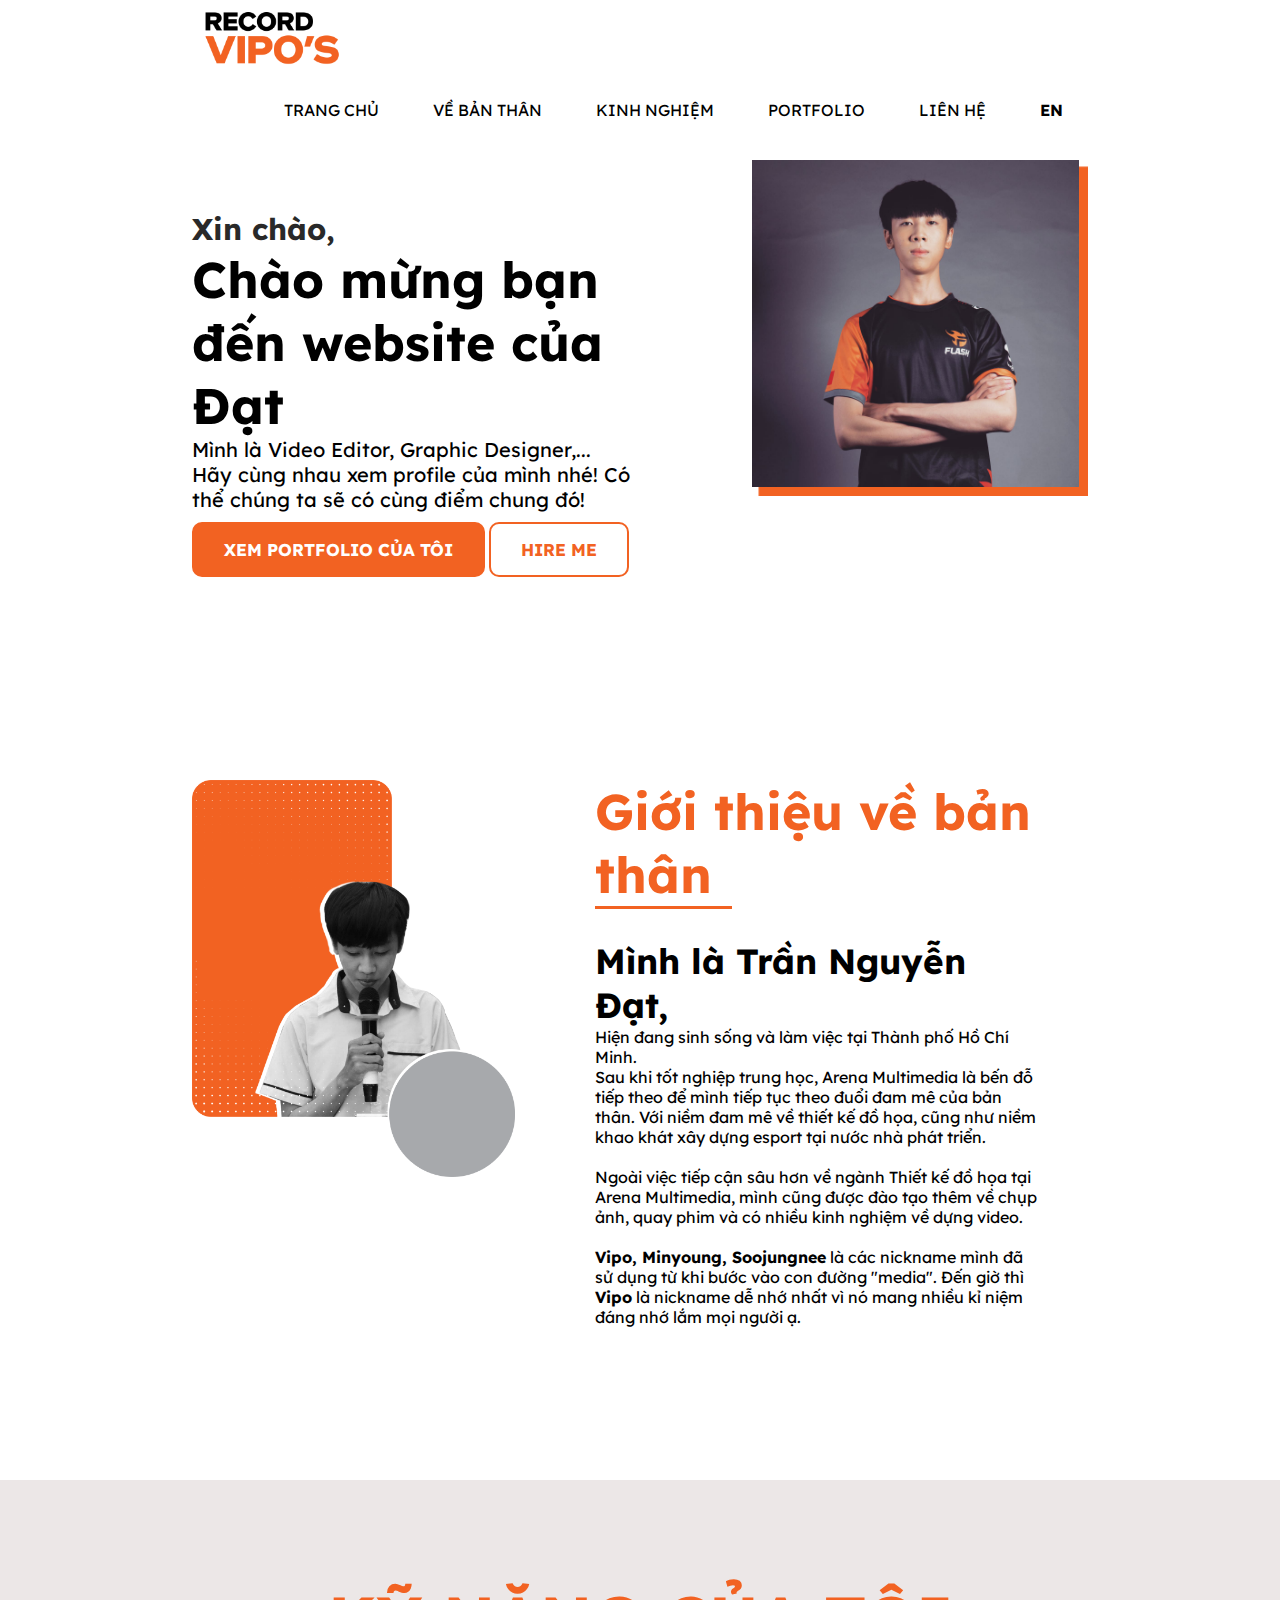
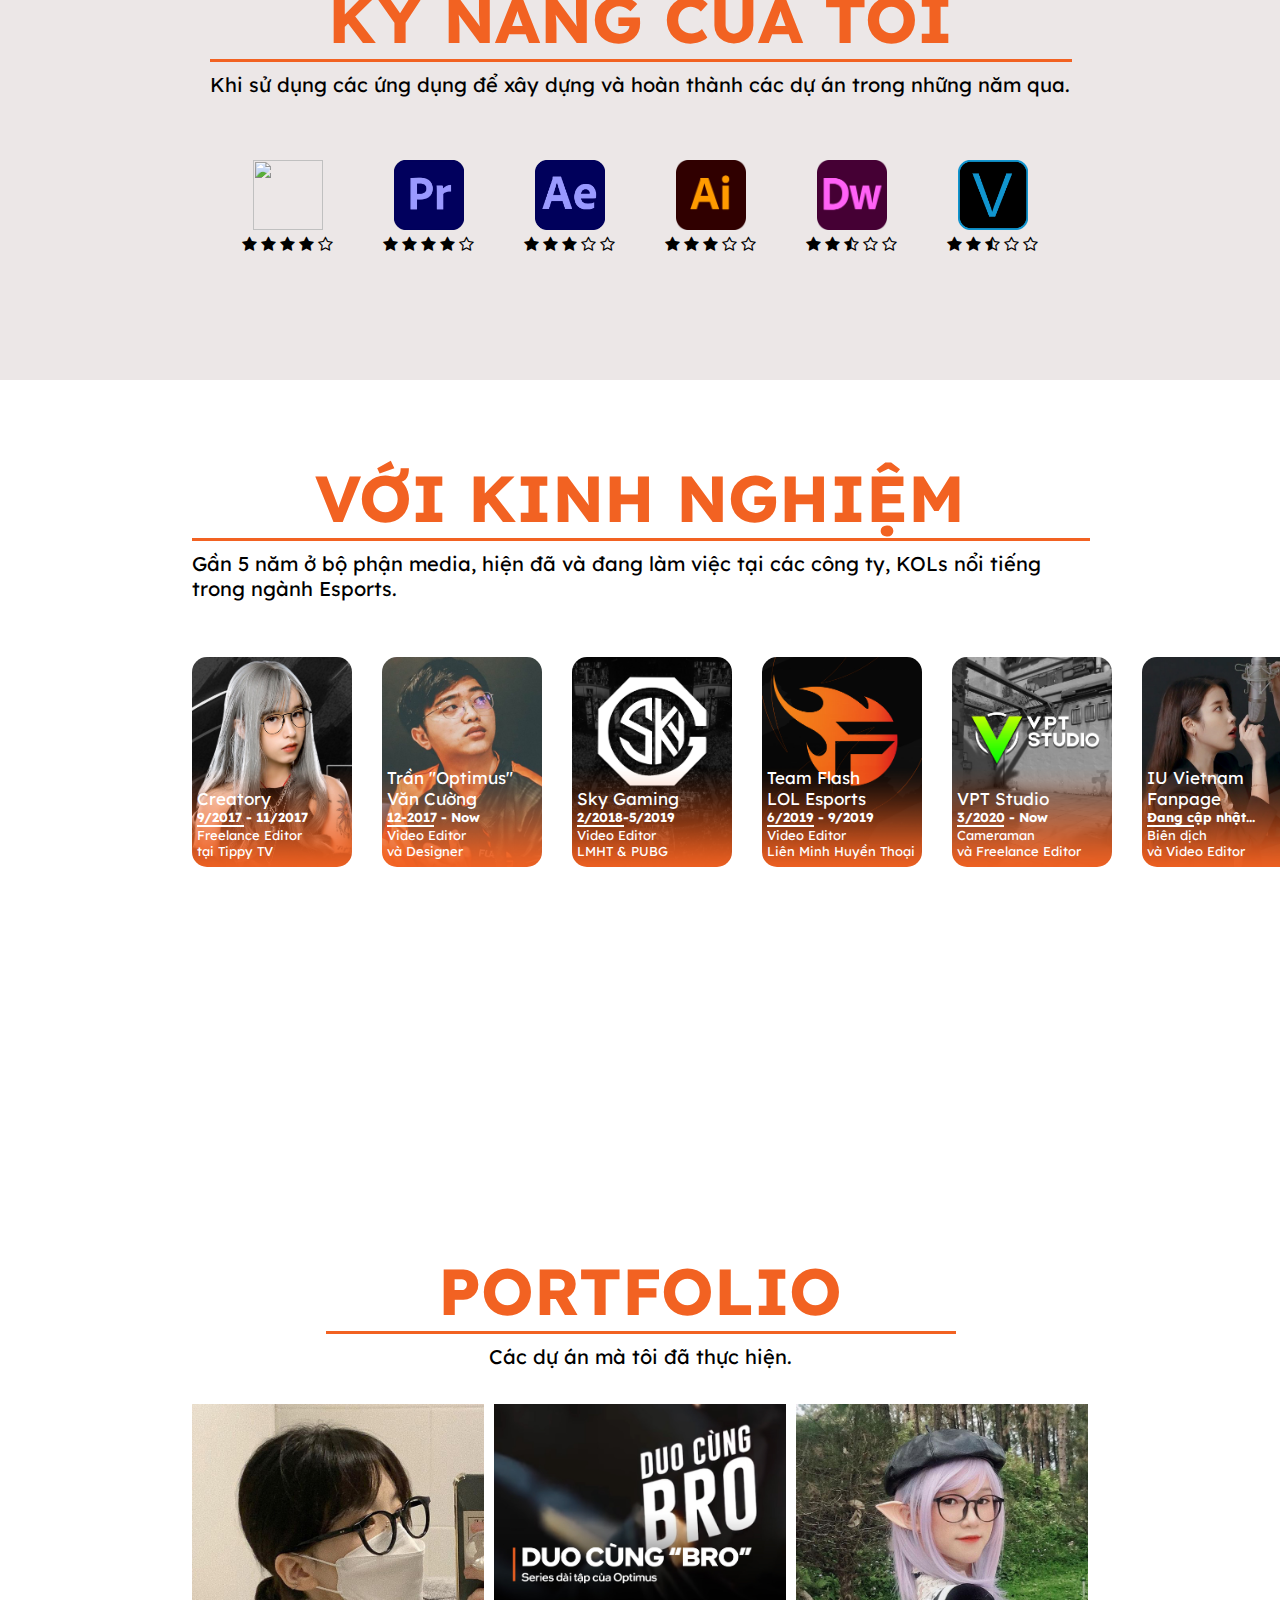
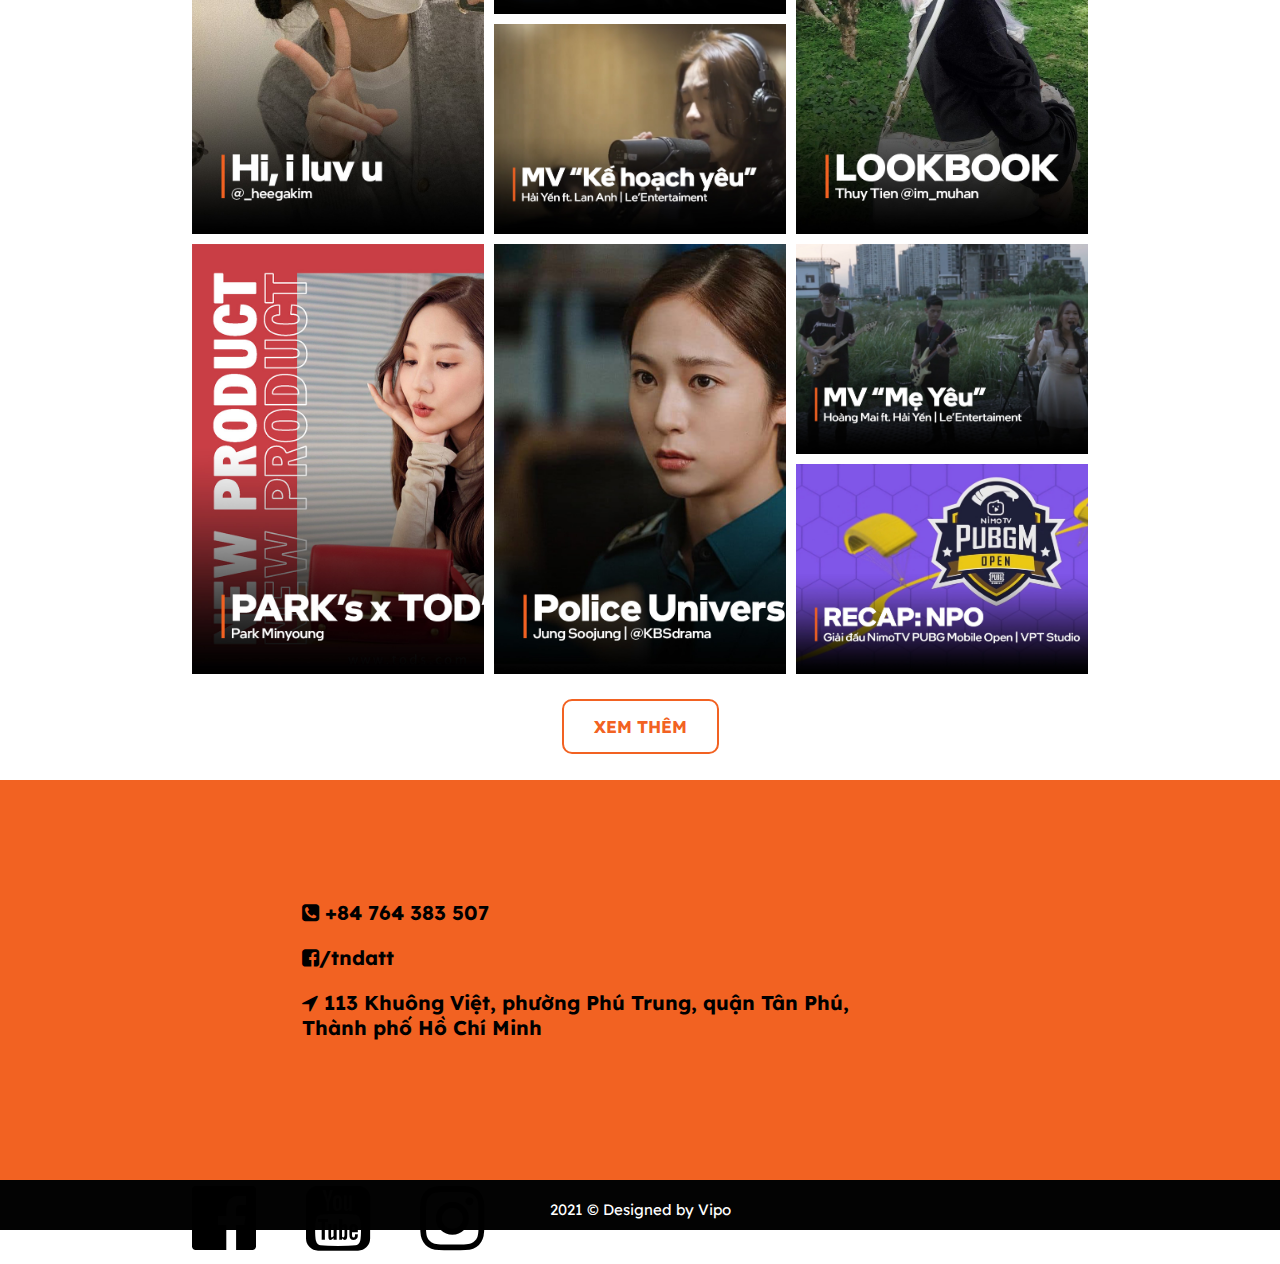
==== index.html @ e9ed6288 "test1" ====
<!doctype html>
<html>
<head>
<meta charset="utf-8">
<title>Record Vipo's</title>
<link href="style.css" rel="stylesheet" type="text/css">
<link rel="preconnect" href="https://fonts.googleapis.com">
<link rel="preconnect" href="https://fonts.gstatic.com" crossorigin>
<link href="https://fonts.googleapis.com/css2?family=Lexend+Deca&family=Prompt:wght@300&display=swap" rel="stylesheet">
<link rel="stylesheet" href="https://cdnjs.cloudflare.com/ajax/libs/font-awesome/4.7.0/css/font-awesome.min.css">

	
</head>

<body>
	
		<div class="nav">		
			<img src="logoRecordVipo.png" alt="logo-recordvipo" width="161" height="65">
			<ul>
				<li>TRANG CHỦ</li>
				<li><a href="#aboutmee">VỀ BẢN THÂN</a></li>
				<li><a href="#experience">KINH NGHIỆM</a></li>
				<li><a href="portfolio.html">PORTFOLIO</a></li>
				<li><a href="#contact">LIÊN HỆ</a></li>
				<li><a href="home-en.html"><b>EN</b></a></li>
				
			</ul>
		</div>		
	
<div class="main">
		<div class="section1" id="home">
			<div class="gioithieu canle">
				<div class="container">
					<div class="left-content">
						<h3>Xin chào, </h3>
						<h2>Chào mừng bạn <br>đến website của Đạt</h2>
						<p>Mình là Video Editor, Graphic Designer,...<br>Hãy cùng nhau xem profile của mình nhé! Có thể chúng ta sẽ có cùng điểm chung đó!</p>
						<div class="button-section1">
							<button class="buttons"><a href="#portfolio"><b>XEM PORTFOLIO CỦA TÔI</b></button>							
						  <button class="buttons1"><a href="https://https://facebook.com/tndatt"><b>HIRE ME</b></a></button>
						</div>
					</div>	
				  <div class="right-content">
						<img src="avatar-1.png">
					</div>
				</div>
			</div>
						
		</div>
		<div class="section2 canle" id="aboutmee">
			<div class="left-content2">
				<img src="avatar-2.png">				
			</div>
			<div class="right-content2">
			<h3 class="aboutme">Giới thiệu về bản thân</h3>
			<hr color="#f26222" width="30%" size="3px">
			<h4 class="name">Mình là Trần Nguyễn Đạt,</h4>
			<p>Hiện đang sinh sống và làm việc tại Thành phố Hồ Chí Minh.<br> Sau khi tốt nghiệp trung học, Arena Multimedia là bến đỗ tiếp theo để mình tiếp tục theo đuổi đam mê của bản thân. Với niềm đam mê về thiết kế đồ họa, cũng như niềm khao khát xây dựng esport tại nước nhà phát triển.
				<br>
				<br>
				Ngoài việc tiếp cận sâu hơn về ngành Thiết kế đồ họa tại Arena Multimedia, mình cũng được đào tạo thêm về chụp ảnh, quay phim và có nhiều kinh nghiệm về dựng video.
				<br>
				<br>
				<b>Vipo, Minyoung, Soojungnee</b> là các nickname mình đã sử dụng từ khi bước vào con đường "media". Đến giờ thì <b>Vipo</b> là nickname dễ nhớ nhất vì nó mang nhiều kỉ niệm đáng nhớ lắm mọi người ạ.
				</p>	
			</div>			
		</div>
		<div class="section3 canle">
			<div class="section3-header">
				<h3 class="myskill">KỸ NĂNG CỦA TÔI</h3>
				<hr color="#f26222" width="100%" size="3px">
				<p class="sec3-text">Khi sử dụng các ứng dụng để xây dựng và hoàn thành các dự án trong những năm qua.</p>
			</div>
			<div class="software-ranking">
				<div class="soft">
					<div class="sec3-box1 mid">
						<img class="logo-soft" src="logo-ps.png">
						<br>
						<i class="fa fa-star"></i>
						<i class="fa fa-star"></i>
						<i class="fa fa-star"></i>
						<i class="fa fa-star"></i>
						<i class="fa fa-star-o"></i>
					</div>
				</div>
				<div class="soft">
					<div class="sec3-box2 mid">
						<img class="logo-soft" src="logo-pre.png">
						<br>
						<i class="fa fa-star"></i>
						<i class="fa fa-star"></i>
						<i class="fa fa-star"></i>
						<i class="fa fa-star"></i>
						<i class="fa fa-star-o"></i>
					</div>
				</div>
				<div class="soft">
					<div class="sec3-box3 mid">
						<img class="logo-soft" src="logo-ae.png">
						<br>
						<i class="fa fa-star"></i>
						<i class="fa fa-star"></i>
						<i class="fa fa-star"></i>
						<i class="fa fa-star-o"></i>
						<i class="fa fa-star-o"></i>
					</div>
				</div>
				<div class="soft">
					<div class="sec3-box4 mid">
						<img class="logo-soft" src="logo-ai.png"> <br>
						<i class="fa fa-star"></i>
						<i class="fa fa-star"></i>
						<i class="fa fa-star"></i>
						<i class="fa fa-star-o"></i>
						<i class="fa fa-star-o"></i>
					</div>
				</div>
				<div class="soft">
					<div class="sec3-box5 mid">
						<img class="logo-soft" src="Adobe_Dreamweaver_CC_icon.svg.png">
						<br>
						<i class="fa fa-star"></i>
						<i class="fa fa-star"></i>
						<i class="fa fa-star-half-full"></i>
						<i class="fa fa-star-o"></i>
						<i class="fa fa-star-o"></i>
					</div>
				</div>
				<div class="soft">
					<div class="sec3-box6 mid">
						<img class="logo-soft" src="logo-vegas.png">
						<br>
						<i class="fa fa-star"></i>
						<i class="fa fa-star"></i>
						<i class="fa fa-star-half-full"></i>
						<i class="fa fa-star-o"></i>
						<i class="fa fa-star-o"></i>
					</div>
				</div>
		  </div>
	  </div>
			<div class="section4 canle" id="experience">
				<div class="sec4-header">
					<h3 class="myskill">VỚI KINH NGHIỆM</h3>
				<hr color="#f26222" width="100%" size="3px">
				<p class="sec3-text">Gần 5 năm ở bộ phận media, hiện đã và đang làm việc tại các công ty, KOLs nổi tiếng trong ngành Esports.</p>
				</div>
								
				<div class="job-profile">
					<div class="Creatory">
						<div class="box4 box4-1">							
							<div class="sec4-text"><br>Creatory</div>							
							<div class="text1"><b>9/2017 - 11/2017</b><br><hr color="#ffffff" width="30%"> Freelance Editor <br>tại Tippy TV</div>							
						</div>
					</div>
					<div class="Optimus">
						<div class="box4 box4-2">
							<div class="sec4-text">Trần "Optimus"<br>Văn Cường</div>							
							<div class="text1"><b>12-2017 - Now</b><br><hr color="#ffffff" width="30%">
					         Video Editor <br>và Designer</div>
						</div>
					</div>
					<div class="SGD">
						<div class="box4 box4-3">
							<div class="sec4-text"><br>Sky Gaming</div>
							
							<div class="text1"><b>2/2018-5/2019</b><br><hr color="#ffffff" width="30%"> Video Editor <br>LMHT & PUBG</div>
						</div>
					</div>
					<div class="FL">
						<div class="box4 box4-4">
							<div class="sec4-text">Team Flash<br>LOL Esports</div>
							
							<div class="text1"><b>6/2019 - 9/2019</b><br><hr color="#ffffff" width="30%"> Video Editor <br>Liên Minh Huyền Thoại</div>
						</div>
					</div>
					<div class="VPT">
						<div class="box4 box4-5">
							<div class="sec4-text"><br>VPT Studio</div>
							
							<div class="text1"><b>3/2020 - Now</b><br><hr color="#ffffff" width="30%"> Cameraman <br>và Freelance Editor</div>
						</div>
					</div>
					<div class="IU">
						<div class="box4 box4-6">
							<div class="sec4-text">IU Vietnam<br>Fanpage</div>
							
							<div class="text1"><b>Đang cập nhật...</b><br><hr color="#ffffff" width="30%"> Biên dịch <br>và Video Editor</div>
						</div>
					</div>				
				</div>
			
			</div>
		<div class="section5 canle">			
			<div class="kpi">
				<div class="kpi1">
					<div class="kpibox">
						<h3>900+</h3>
						<p>Video đã đăng tải</p>
					</div>
				</div>
				<div class="kpi2">
					<div class="kpibox">
						<h3>215.5M+</h3>
						<p>Lượt xem</p>
					</div>
				</div>
				<div class="kpi3">
					<div class="kpibox">
						<h3>45+</h3>
						<p>Dự án</p>
					</div>
				</div>
				<div class="kpi4">
					<div class="kpibox">
						<h3>20+</h3>
						<p>Đối tác</p>
					</div>
				</div>
			</div>
		</div>
  	<div class="section6" id="portfolio">
			<div class="sec4-header canle">
					<h3 class="myskill">PORTFOLIO</h3>
				<hr color="#f26222" width="100%" size="3px">
				<p class="sec6-text">Các dự án mà tôi đã thực hiện.</p>
				</div>
			<div class="projectalbum">
				<div class="proj pj1"></div>
			 	<div class="proj pj2"></div>
				<div class="proj pj3"></div>
				<div class="proj pj4"></div>
				<div class="proj pj5"></div>
				<div class="proj pj6"></div>
				<div class="proj pj7"></div>
				<div class="proj pj8"></div>				
			</div>
			<div class="button-section6">														
				<button class="buttons1"><a href="portfolio.html"><b>XEM THÊM</b></a></button>
			</div>
		</div>
		<div class="section7 canle" id="contact">
			<div class="sec7-canle">
			<div class="sec7-left">
				<div class="info phone">
					<h4><i class="fa fa-phone-square"></i> +84 764 383 507</h4>
				</div>
				<div class="info fb">
					<h4><i class="fa fa-facebook-square"></i>/tndatt</h4>
				</div>
				<div class="info mail">
					<h4><i class="fa fa-location-arrow"></i> 113 Khuông Việt, phường Phú Trung, quận Tân Phú, Thành phố Hồ Chí Minh</h4>
				</div>
			</div>
			</div>
			<div class="linked" id="contact">
				<div class="facebook-icon">
					<a href="https://www.facebook.com/tndat"></p><i class="fa fa-facebook-official"></i></a>
				</div>
				<div class="yt-icon">
					<a href="https://www.youtube.com/tndatpy"><i class="fa fa-youtube-square"></i></a>
				</div>
				<div class="ins-icon">
					<a href="https://www.facebook.com/_vipooo_"><i class="fa fa-instagram"></i></a>
				</div>
		</div>
</div>
	</div>
	
	<div class="footer">
		<p>2021 © Designed by Vipo</p>
</div>
</body>
	
</html>
---- style.css ----
@charset "utf-8";
/* CSS Document */
*{
	padding: 0;
	margin: 0;
	font-family: 'Lexend Deca', sans-serif;


}
	
a:link {
	color:#000000;
	background-color:transparent;
	text-decoration:none;
}
a:visited {
	color:#000000;
	background-color:transparent;
	text-decoration:none;
}
a:hover {
	color:#000000;
	background-color:transparent;
	text-decoration:underline;
}
a:active {
	color:#000000;
	background-color:transparent;
	text-decoration:underline;
}
.nav {
	background-color: #ffffff;
	height: 75px;

}
	.nav img{
	float: left;
	padding-left: 15%;
	padding-top: 5px;
	background-size: 0px;
	}
	.nav ul li{
	color: black;
	display: inline;
	font-size: 16px;
	padding: 0 25px;	
	}

	.nav ul{
	float: right;
	padding-top: 30px;
	padding-right: 15%;
	}
.section1{
	background-color: white;
	background-size: cover;
	background-position: center;
	height: 600px;
	padding-top: 85px;
}
.section1 h3{
	color: #292929;
	
}
.left-content{
	float: left;
	text-align: left;
	width: 50%;	
}
.left-content h3{
	font-size: 30px;
	padding-top: 50px;
}
.left-content h2{
	font-size: 50px;
}
.left-content p{
	font-size: 20px;	
}
.button-section1{
	padding-top: 10px;
}
.buttons a{
	color: white;
}

.buttons {
	background-color: #f26222;
	border-radius: 10px;
	color: #ffffff;
	padding: 15px 30px;
	text-align: center;
	text-decoration: inherit;
	display: inline-block;
	font-size: 17px;
	border: 2px solid #f26222;
}
.buttons1 a{
	color: #f26222;
}

.buttons1{
	
	border-radius: 10px;
	padding: 15px 30px;
	text-align: center;
	text-decoration: inherit;
	display: inline-block;
	font-size: 17px;
	background-color: white;
	color: #f26222;
	border: 2px solid #f26222;
}

.right-content{
	float: right;	
	display: block;
	width: 50%;	
}
.right-content img{
		float: right;		
		width: 75%;
		height: 75%;
}
	
}
.container{	
	padding:0 20 0 20;
}
.canle{
	display: flex;
	flex-wrap: wrap;
	padding-left: 15%;
	padding-right: 15%;
	padding-top: 0px;
}
.section2{
	background-color: white;
	background-size: cover;
	background-position: center;
	height: 700px;
	padding-top: 20px;
}
.section2 img{
	float: left;		
	width: 80%;	
}
.left-content2{
	float: left;
	text-align: left;
	width: 45%
}
.right-content2{
	float: right;
	text-align: left;
	width: 50%;	
}
.right-content2 .aboutme{
	font-size: 50px;
	color: #F26222;
}
.right-content2 .name{
	font-size: 35px;
	padding-top: 30px;
}
.section3{
	background-color: #ECE7E7;
	height: 500px;	
}

.myskill{
	font-size: 65px;
	color: #F26222;
	text-align: center;
}
.section3-header hr{
	text-align: center;
}
.section3-header{
	margin: auto;
	padding-top:35px;
}
.sec3-text{	
	padding-top: 10px;
	font-size: 20px;
}
.software-ranking{
	margin: 0 auto auto auto;
}
.logo-soft{
	height: 70px;
	width: 70px;
}
.mid{
	text-align: center;
}
.soft{
	float: left;	
	padding-right: 50px;
}
.sec3-box1{
	padding-left: 50px;
}

.section4{
	height: 600px;
}
.section4 h4{
	font-size: 65px;
	color: #F26222;
	
}
.sec4-header{
	padding-top: 20px;
	display: block;
	margin: auto;
}
.job-profile{
	display: flex;
	margin: 0 auto auto auto;
	
}

.box4{
	width: 150px;
	height: 200px;
	border-radius: 15px;
	padding: 5px;
	scroll-snap-align: start;
}
.box4-1{
	background-color: #f26222;
	background-image: url("sec4-box1.jpg");
	background-size: cover;	
	width: 150px;
	height: 200px;
}

.box4-2{
	background-color: #f26222;
	background-image: url("sec4-box2.jpg");
	background-size: cover;	
	width: 150px;
	height: 200px;
}
.box4-3{
	background-color: #f26222;
	background-image: url("sec4-box3.jpg");
	background-size: cover;	
	width: 150px;
	height: 200px;
}
.box4-4{
	background-color: #f26222;
	background-image: url("sec4-box4.jpg");
	background-size: cover;	
	width: 150px;
	height: 200px;
}
.box4-5{
	background-color: #f26222;
	background-image: url("sec4-box5.jpg");
	background-size: cover;	
	width: 150px;
	height: 200px;
}
.box4-6{
	background-color: #f26222;
	background-image: url("sec4-box6.jpg");
	background-size: cover;	
	width: 150px;
	height: 200px;
}
.sec4-header p{
	padding-top: 10px;
	font-size: 20px;
}

.Creatory, .Optimus, .VPT, .SGD, .FL{
	padding: 0 30px 0 0;
}
.sec4-text{
	font-size: 17px;
	color:#ffffff;
	padding-top: 105px;
}
.text1{
	color: #ffffff;
	font-size: 13px;
}
.Creatory:hover{
	transform: scale(1.05);
	transition: all .2s ease;
	
}
.SGD:hover{
	transform: scale(1.05);
	transition: all .2s ease;
}
.Optimus:hover{
	transform: scale(1.05);
	transition: all .2s ease;
}
.FL:hover{
	transform: scale(1.05);
	transition: all .2s ease;
}
.VPT:hover{
	transform: scale(1.05);
	transition: all .2s ease;
}
.IU:hover{
	transform: scale(1.05);
	transition: all .2s ease;
}
.section5{
	background-image: url("bg-section5.jpg");
	background-position: center;
	height: 200px;
	
	
}
.kpi{
	display: flex;
	text-align: center;
	margin: auto;
	
}
.kpi1, .kpi2, .kpi3, .kpi4{
	padding: 0 75px 0 0;
	
}

.kpibox h3{
	color: white;
	font-size: 45px;
}
.kpibox p{
	color: white;
	font-size: 25px;
}
.section6{
	height: 1100px;
	padding: 50px 0;
	padding-left: 15%;
	padding-right: 15%;	
	
}
.section6 .projectalbum{
	display: grid;
	grid-template-columns: repeat(6, auto);
	grid-template-rows: repeat(8, 100px);
	grid-gap: 10px;
	padding-top: 35px;
	border: 10px;
	
}
.section6 .projectalbum .pj1{
	background-image:url("thumbnail-sec5-vuong1.jpg");
	background-size: cover;
	grid-column: 1/3;
	grid-row: 1/5;
}

.section6 .projectalbum .pj2{
	background-image:url("thumbnail-sec5-2.jpg");
	background-size: cover;
	grid-column: 3/5;
	grid-row: 1/3;
}
.section6 .projectalbum .pj3{
	background-image: url("thumbnail-sec5-3.jpg");
	background-size: cover;
	grid-column: 3/5;
	grid-row: 3/5;
}
.section6 .projectalbum .pj4{
	background-image: url("thumbnail-sec5-vuong-4.jpg");
	background-size: cover;
	grid-column: 5/7	;
	grid-row: 1/5;
}
.section6 .projectalbum .pj5{
	background-image: url("thumbnail-sec5-vuong-5.jpg");
	background-size: cover;
	grid-column: 1/3;
	grid-row: 5/9;
}
.section6 .projectalbum .pj6{
	background-image: url("thumbnail-sec5-vuong6.jpg");
	background-size: cover;
	grid-column: 3/5;
	grid-row: 5/9;
}
.section6 .projectalbum .pj7{
	background-image: url("thumbnail-sec5-7.jpg");
	background-size: cover;
	grid-column: 5/7;
	grid-row: 5/7;
}
.section6 .projectalbum .pj8{
	background-image: url("thumbnail-sec5-8.jpg");
	background-size: cover;
	grid-column: 5/7;
	grid-row: 7/9;
}
.proj:hover{
	transform: scale(1.02);
	transition: all .3s ease;

}
.sec6-text{
	text-align: center;
}
.button-section6{
	padding-top: 25px;
	text-align: center;
}
.section7{
	height: 400px;
	background-color: #F26222;
}
.contactbox{
	height: 200px;
	text-align: center;}

.section7 .info{
	font-size: 20px;
	padding-top: 20px;
	width: 70%;
}
.sec7-canle{
	padding: 100px 0 0 110px;
	float: left;
}
.linked{
	display: flex;
	float: right;
	
	padding-top: 130px;
	
}
.facebook-icon, .yt-icon, .ins-icon{
	padding-right: 50px;	
	font-size: 75px;
	
}
.footer{
	height: 30px;	
	color:#FFFFFF;
	padding-top: 20px;
	background-color:#030303;
	text-align: center;
	font-size: 15px;
}
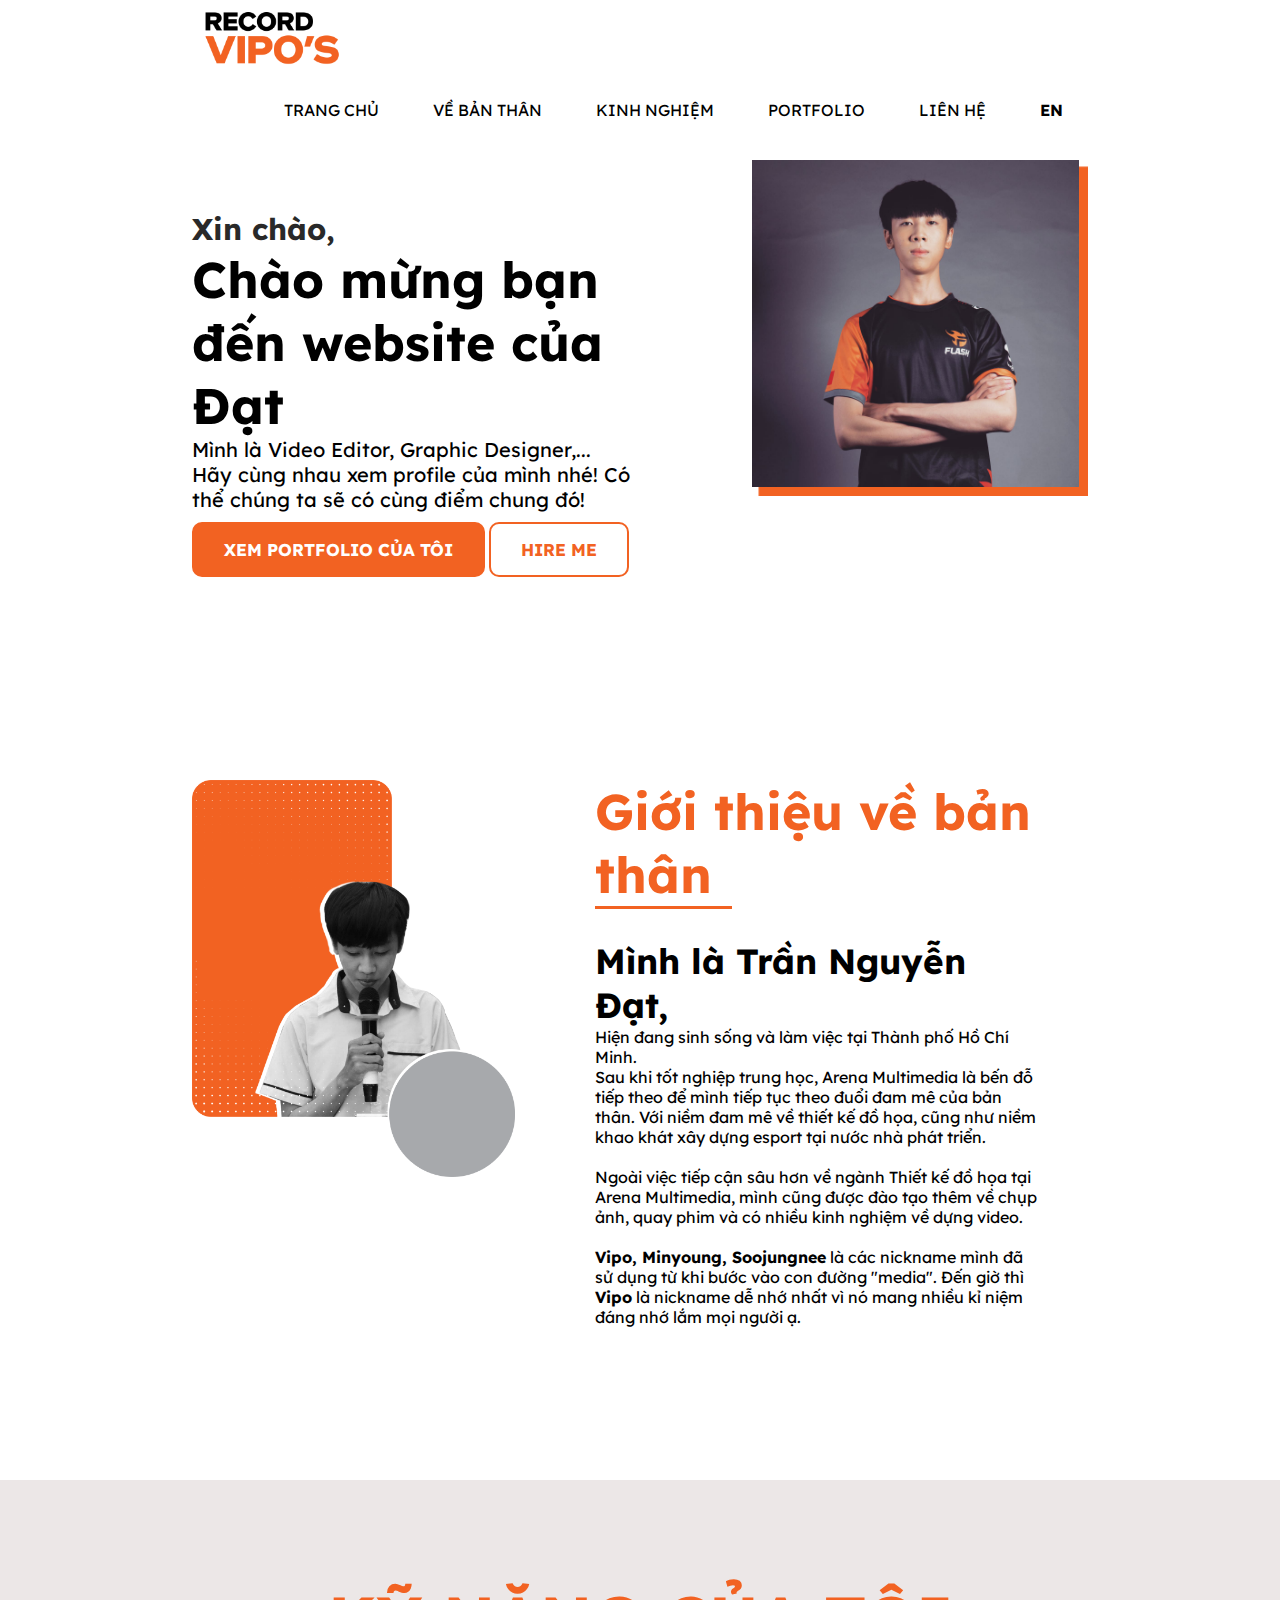
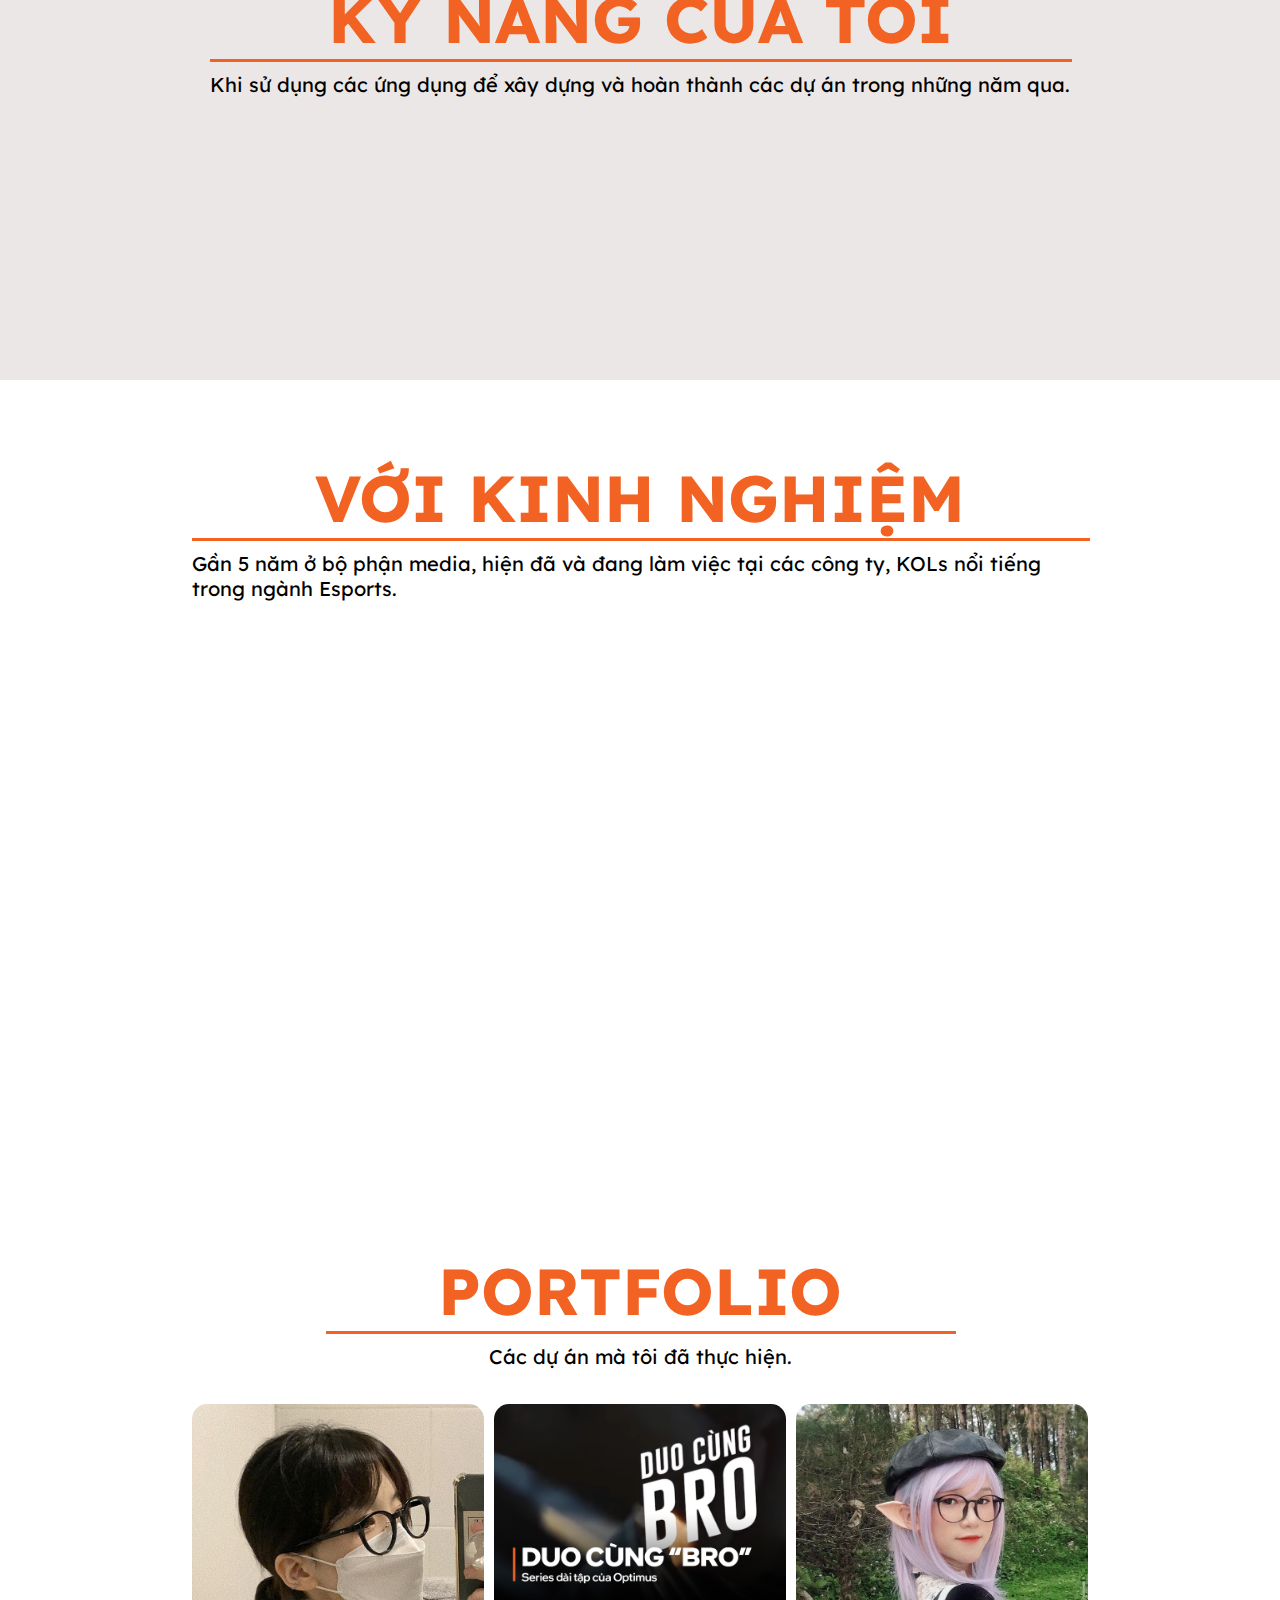
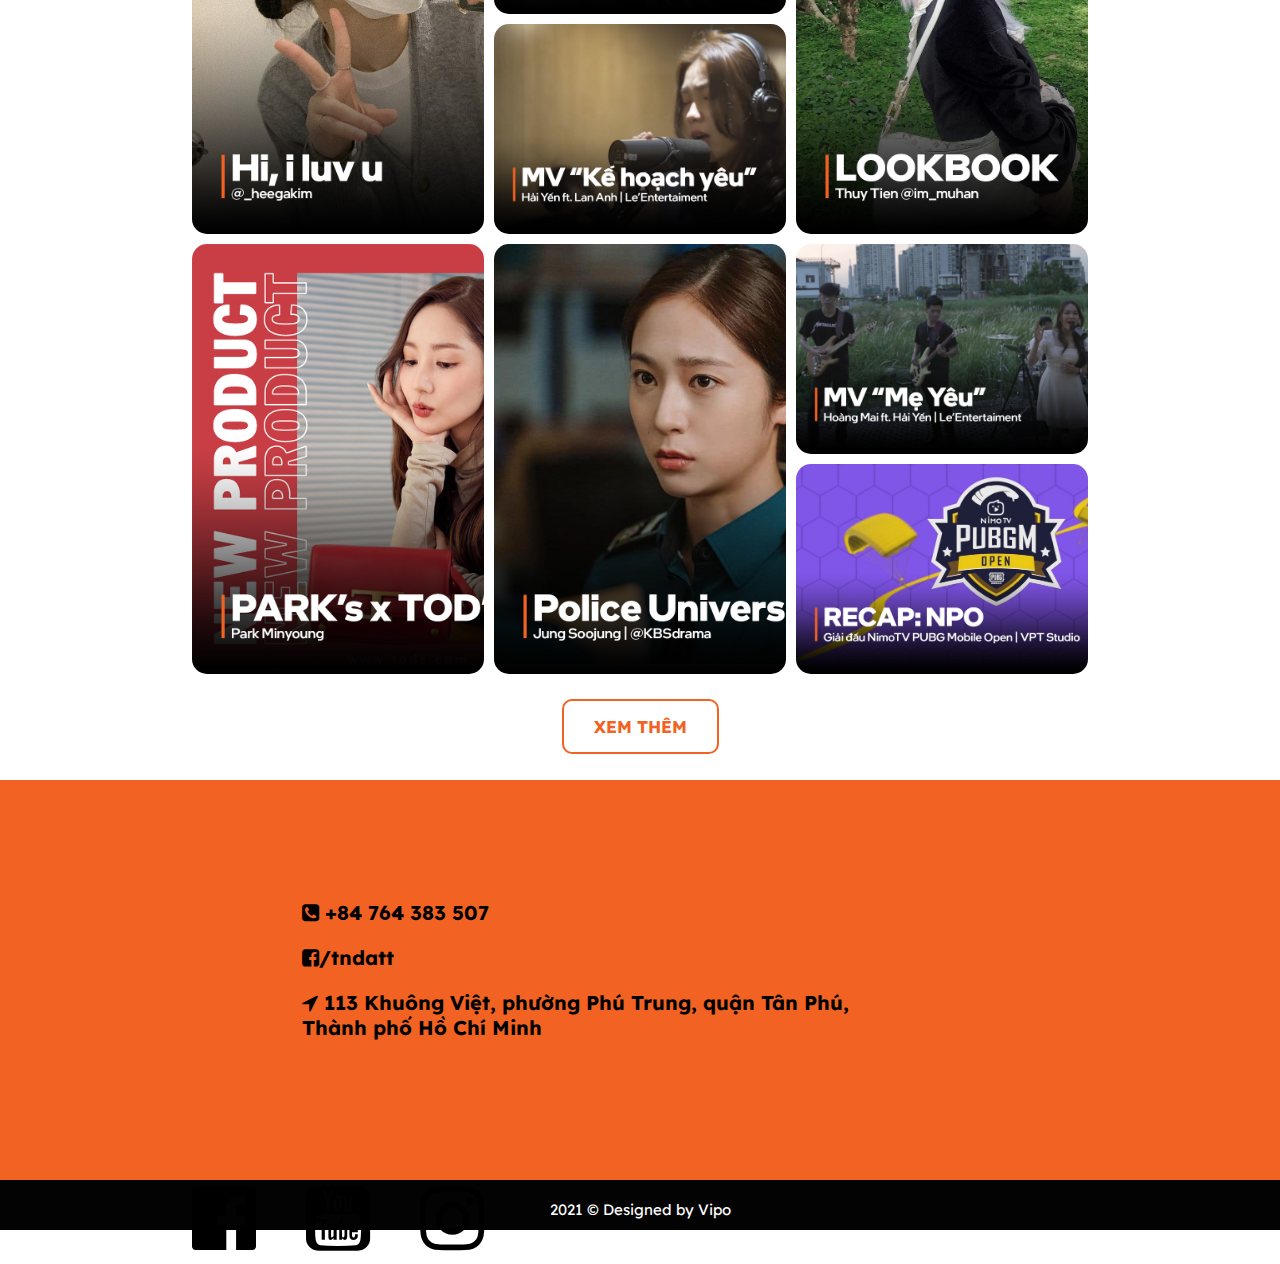
==== commit 5fda18c6: "update2" ====
--- a/index.html
+++ b/index.html
@@ -8,7 +8,7 @@
 <link rel="preconnect" href="https://fonts.gstatic.com" crossorigin>
 <link href="https://fonts.googleapis.com/css2?family=Lexend+Deca&family=Prompt:wght@300&display=swap" rel="stylesheet">
 <link rel="stylesheet" href="https://cdnjs.cloudflare.com/ajax/libs/font-awesome/4.7.0/css/font-awesome.min.css">
-
+<link href="https://unpkg.com/aos@2.3.1/dist/aos.css" rel="stylesheet">
 	
 </head>
 
@@ -17,9 +17,9 @@
 		<div class="nav">		
 			<img src="logoRecordVipo.png" alt="logo-recordvipo" width="161" height="65">
 			<ul>
-				<li>TRANG CHỦ</li>
+				<li><a href="index.html">TRANG CHỦ</a></li>
 				<li><a href="#aboutmee">VỀ BẢN THÂN</a></li>
-				<li><a href="#experience">KINH NGHIỆM</a></li>
+				<li><a href="experience.html">KINH NGHIỆM</a></li>
 				<li><a href="portfolio.html">PORTFOLIO</a></li>
 				<li><a href="#contact">LIÊN HỆ</a></li>
 				<li><a href="home-en.html"><b>EN</b></a></li>
@@ -72,6 +72,8 @@
 				<p class="sec3-text">Khi sử dụng các ứng dụng để xây dựng và hoàn thành các dự án trong những năm qua.</p>
 			</div>
 			<div class="software-ranking">
+			<div data-aos="zoom-in-up">
+			<div class="software-ranking">
 				<div class="soft">
 					<div class="sec3-box1 mid">
 						<img class="logo-soft" src="logo-ps.png">
@@ -137,7 +139,10 @@
 						<i class="fa fa-star-o"></i>
 					</div>
 				</div>
+					
 		  </div>
+		</div>
+			</div>
 	  </div>
 			<div class="section4 canle" id="experience">
 				<div class="sec4-header">
@@ -145,8 +150,11 @@
 				<hr color="#f26222" width="100%" size="3px">
 				<p class="sec3-text">Gần 5 năm ở bộ phận media, hiện đã và đang làm việc tại các công ty, KOLs nổi tiếng trong ngành Esports.</p>
 				</div>
-								
 				<div class="job-profile">
+					<div data-aos="fade-up"
+     data-aos-anchor-placement="center-bottom">			
+				<div class="job-profile">
+					
 					<div class="Creatory">
 						<div class="box4 box4-1">							
 							<div class="sec4-text"><br>Creatory</div>							
@@ -189,33 +197,43 @@
 						</div>
 					</div>				
 				</div>
+				</div>
+					</div>
 			
 			</div>
 		<div class="section5 canle">			
 			<div class="kpi">
+				<div data-aos="zoom-out">
 				<div class="kpi1">
 					<div class="kpibox">
 						<h3>900+</h3>
 						<p>Video đã đăng tải</p>
 					</div>
 				</div>
+				</div>
+				<div data-aos="zoom-out">
 				<div class="kpi2">
 					<div class="kpibox">
 						<h3>215.5M+</h3>
 						<p>Lượt xem</p>
 					</div>
 				</div>
+				</div>
+				<div data-aos="zoom-out">
 				<div class="kpi3">
 					<div class="kpibox">
 						<h3>45+</h3>
 						<p>Dự án</p>
 					</div>
 				</div>
+				</div>
+				<div data-aos="zoom-out">
 				<div class="kpi4">
 					<div class="kpibox">
 						<h3>20+</h3>
 						<p>Đối tác</p>
 					</div>
+				</div>
 				</div>
 			</div>
 		</div>
@@ -225,8 +243,8 @@
 				<hr color="#f26222" width="100%" size="3px">
 				<p class="sec6-text">Các dự án mà tôi đã thực hiện.</p>
 				</div>
-			<div class="projectalbum">
-				<div class="proj pj1"></div>
+			<div class="projectalbum">				
+				<div class="proj pj1"></div>				
 			 	<div class="proj pj2"></div>
 				<div class="proj pj3"></div>
 				<div class="proj pj4"></div>
@@ -234,7 +252,7 @@
 				<div class="proj pj6"></div>
 				<div class="proj pj7"></div>
 				<div class="proj pj8"></div>				
-			</div>
+			</div>			
 			<div class="button-section6">														
 				<button class="buttons1"><a href="portfolio.html"><b>XEM THÊM</b></a></button>
 			</div>
@@ -270,6 +288,11 @@
 	<div class="footer">
 		<p>2021 © Designed by Vipo</p>
 </div>
+	<script src="https://unpkg.com/aos@2.3.1/dist/aos.js"></script>
+	<script>
+      AOS.init(); 
+ </script>
+
 </body>
 	
 </html>
--- a/style.css
+++ b/style.css
@@ -409,6 +409,10 @@
 	transition: all .3s ease;
 
 }
+.proj{
+	overflow: hidden;
+	border-radius: 15px;
+}
 .sec6-text{
 	text-align: center;
 }
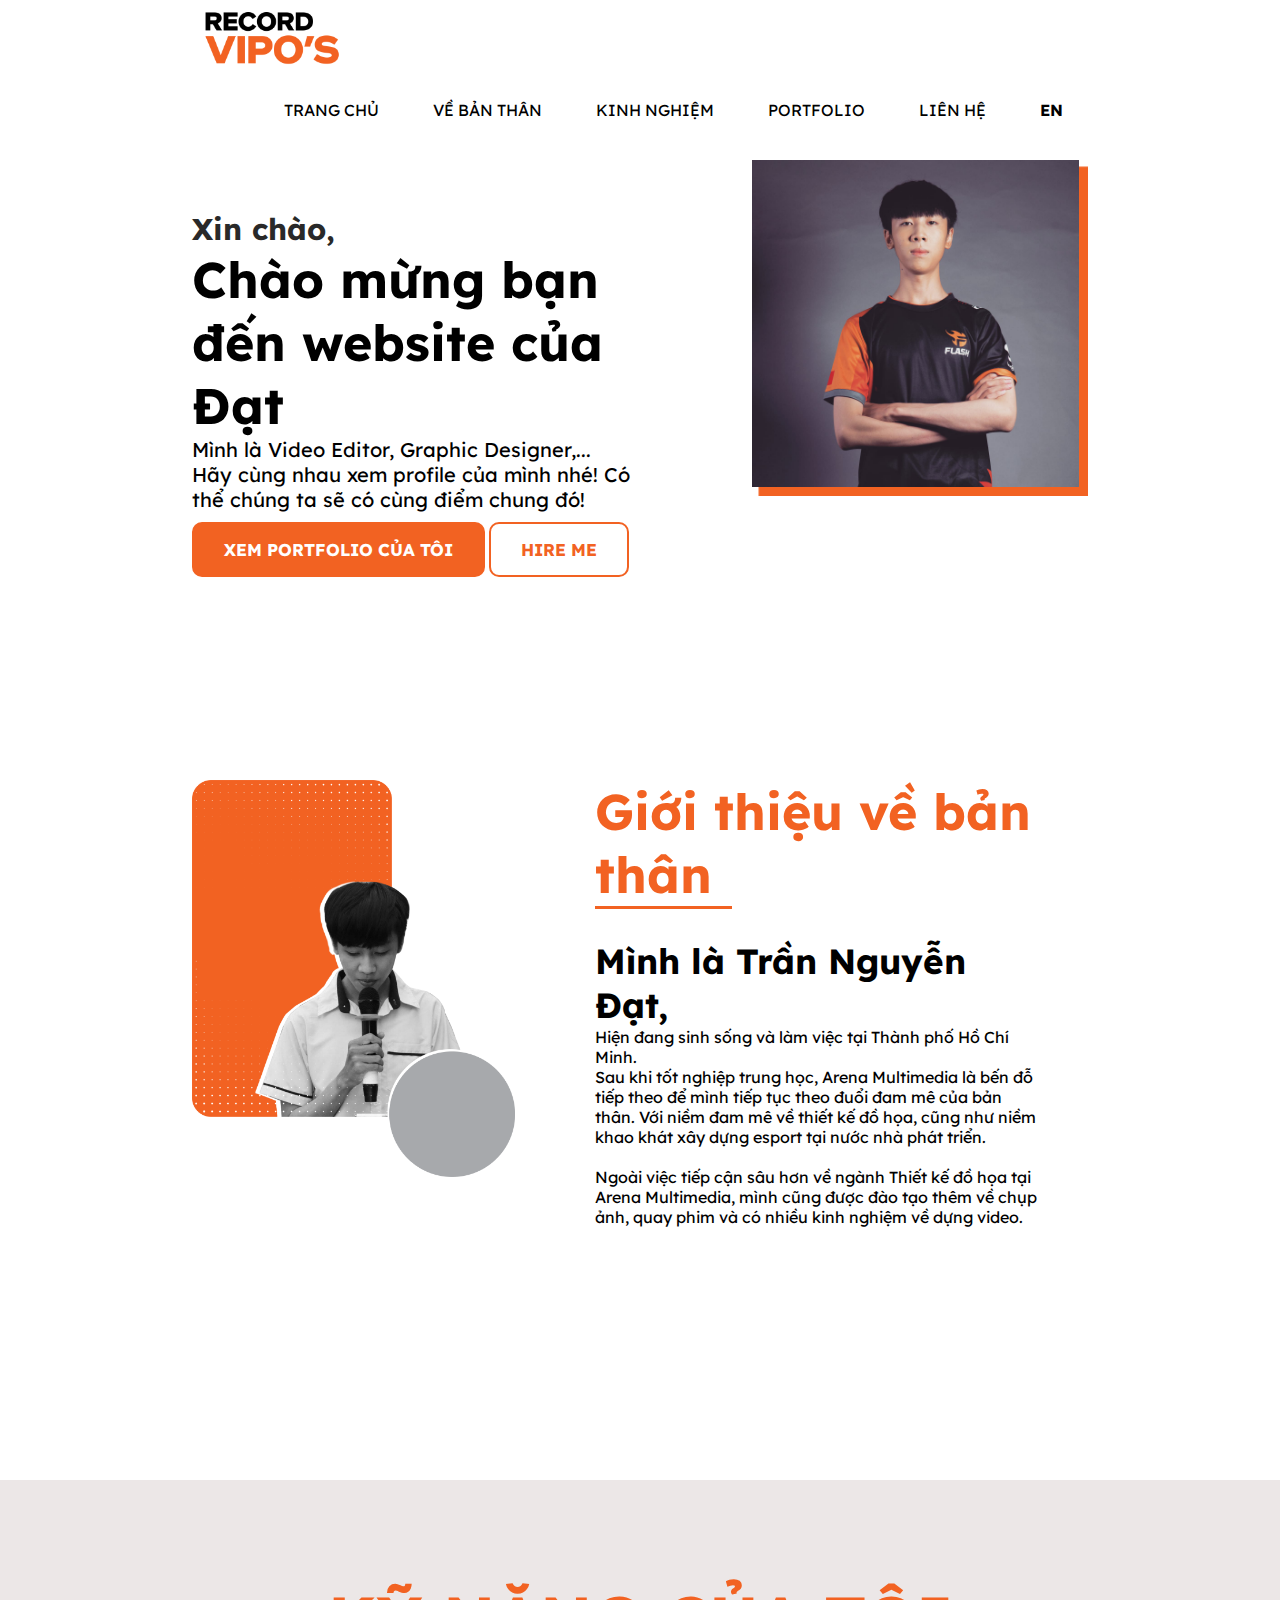
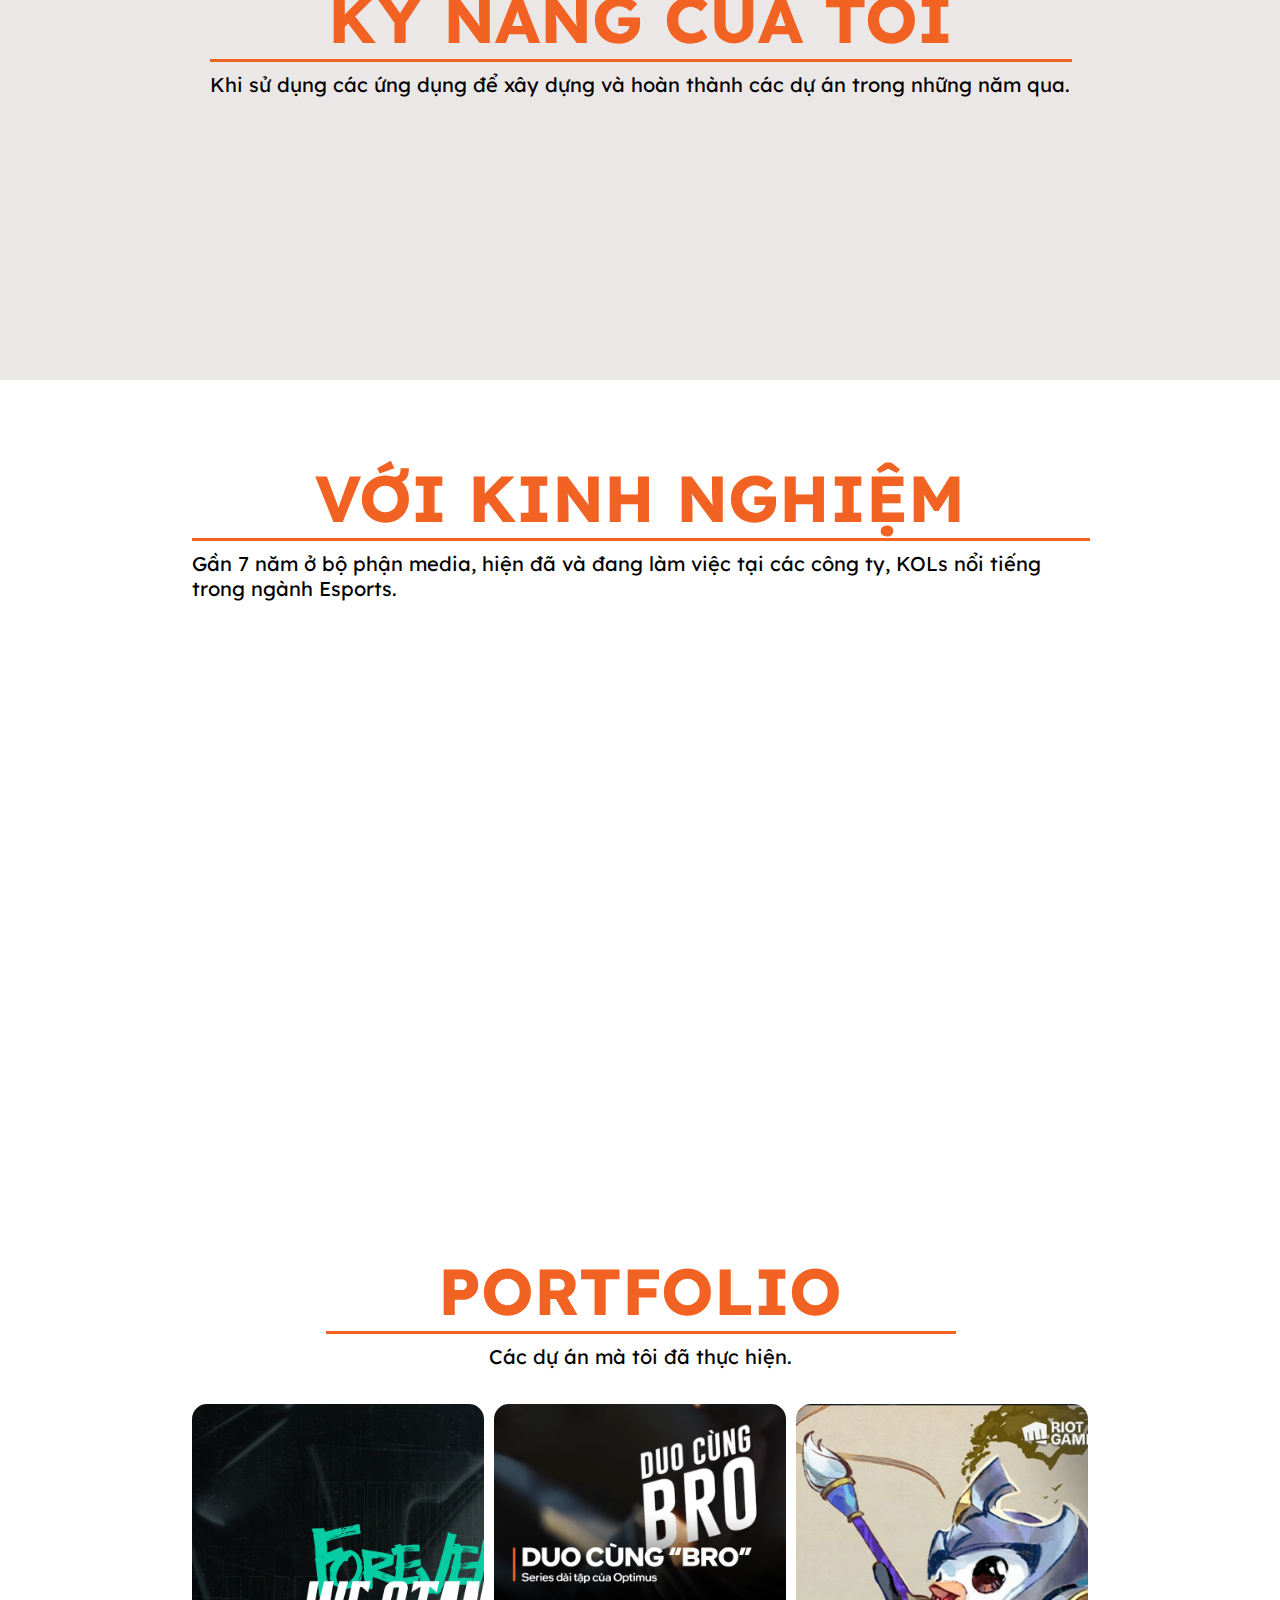
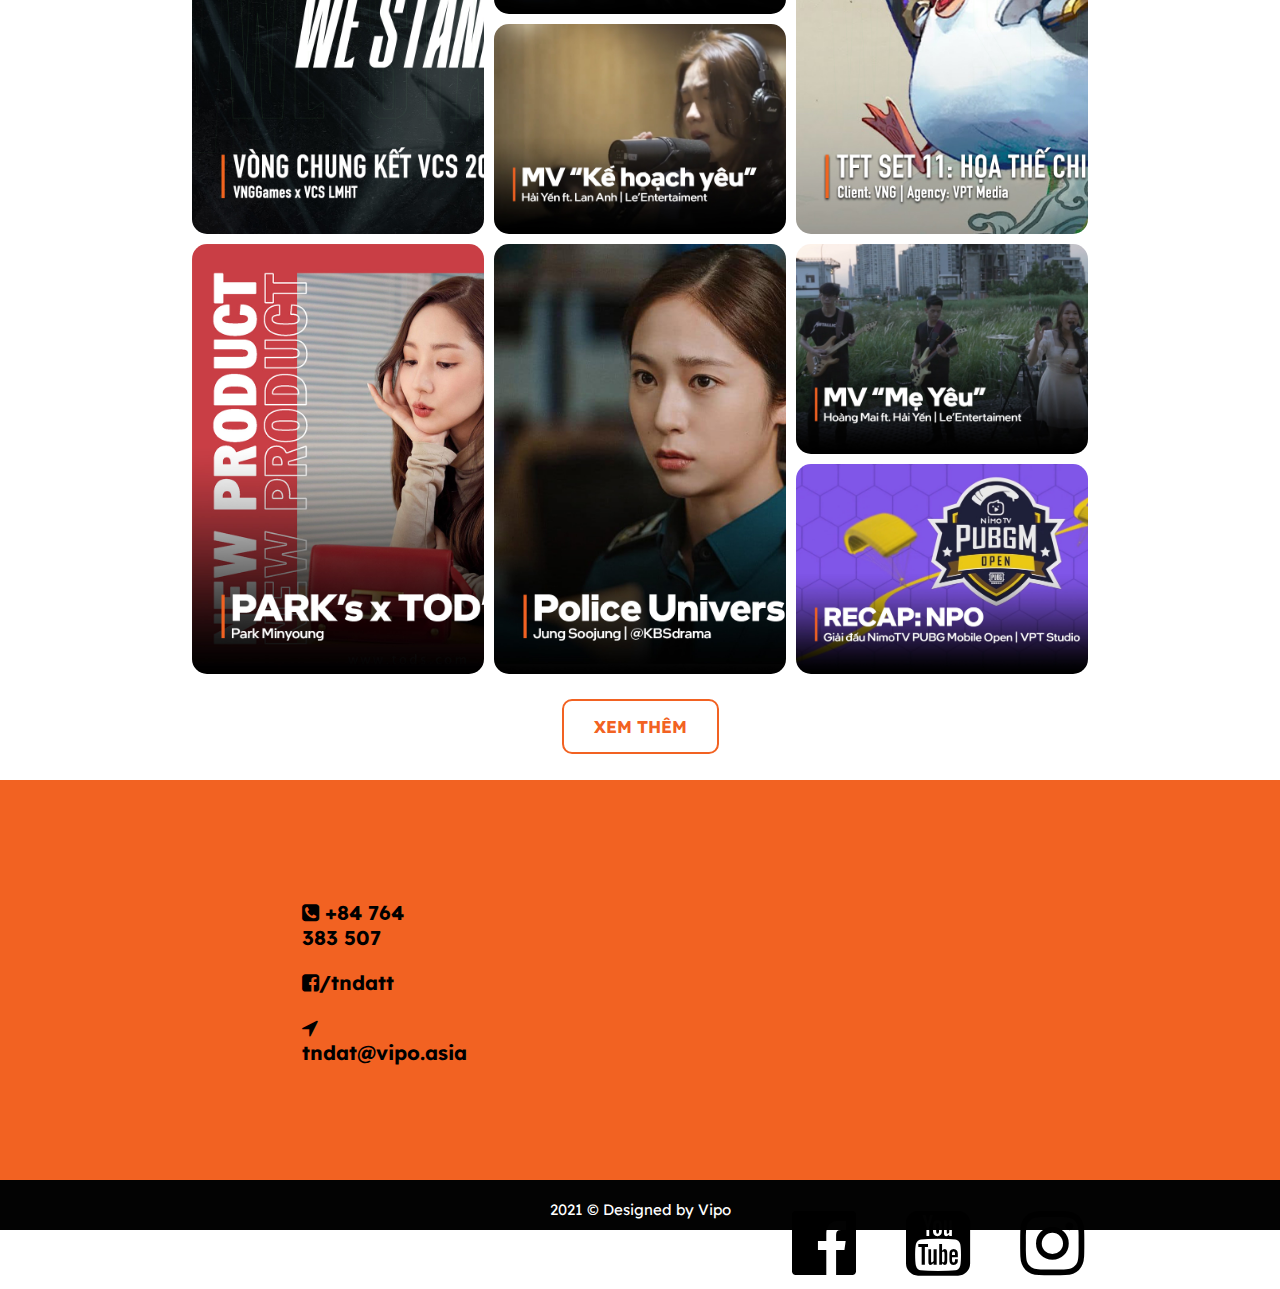
==== commit ee9eb317: "0816 Update" ====
--- a/index.html
+++ b/index.html
@@ -2,19 +2,19 @@
 <html>
 <head>
 <meta charset="utf-8">
-<title>Record Vipo's</title>
+<title>Vipo's Portfolio</title>
 <link href="style.css" rel="stylesheet" type="text/css">
 <link rel="preconnect" href="https://fonts.googleapis.com">
 <link rel="preconnect" href="https://fonts.gstatic.com" crossorigin>
 <link href="https://fonts.googleapis.com/css2?family=Lexend+Deca&family=Prompt:wght@300&display=swap" rel="stylesheet">
 <link rel="stylesheet" href="https://cdnjs.cloudflare.com/ajax/libs/font-awesome/4.7.0/css/font-awesome.min.css">
 <link href="https://unpkg.com/aos@2.3.1/dist/aos.css" rel="stylesheet">
-	
+<link rel="shortcut icon" type="image/png" href="/favicon-vipo.png"/>
 </head>
 
 <body>
 	
-		<div class="nav">		
+		<div class="nav">
 			<img src="logoRecordVipo.png" alt="logo-recordvipo" width="161" height="65">
 			<ul>
 				<li><a href="index.html">TRANG CHỦ</a></li>
@@ -60,9 +60,8 @@
 				<br>
 				Ngoài việc tiếp cận sâu hơn về ngành Thiết kế đồ họa tại Arena Multimedia, mình cũng được đào tạo thêm về chụp ảnh, quay phim và có nhiều kinh nghiệm về dựng video.
 				<br>
-				<br>
-				<b>Vipo, Minyoung, Soojungnee</b> là các nickname mình đã sử dụng từ khi bước vào con đường "media". Đến giờ thì <b>Vipo</b> là nickname dễ nhớ nhất vì nó mang nhiều kỉ niệm đáng nhớ lắm mọi người ạ.
-				</p>	
+				
+					
 			</div>			
 		</div>
 		<div class="section3 canle">
@@ -103,7 +102,7 @@
 						<i class="fa fa-star"></i>
 						<i class="fa fa-star"></i>
 						<i class="fa fa-star"></i>
-						<i class="fa fa-star-o"></i>
+						<i class="fa fa-star"></i>
 						<i class="fa fa-star-o"></i>
 					</div>
 				</div>
@@ -130,11 +129,11 @@
 				</div>
 				<div class="soft">
 					<div class="sec3-box6 mid">
-						<img class="logo-soft" src="logo-vegas.png">
-						<br>
-						<i class="fa fa-star"></i>
-						<i class="fa fa-star"></i>
-						<i class="fa fa-star-half-full"></i>
+						<img class="logo-soft" src="logo-maya.webp">
+						<br>
+						<i class="fa fa-star"></i>
+						<i class="fa fa-star"></i>
+						<i class="fa fa-star"></i>
 						<i class="fa fa-star-o"></i>
 						<i class="fa fa-star-o"></i>
 					</div>
@@ -148,7 +147,7 @@
 				<div class="sec4-header">
 					<h3 class="myskill">VỚI KINH NGHIỆM</h3>
 				<hr color="#f26222" width="100%" size="3px">
-				<p class="sec3-text">Gần 5 năm ở bộ phận media, hiện đã và đang làm việc tại các công ty, KOLs nổi tiếng trong ngành Esports.</p>
+				<p class="sec3-text">Gần 7 năm ở bộ phận media, hiện đã và đang làm việc tại các công ty, KOLs nổi tiếng trong ngành Esports.</p>
 				</div>
 				<div class="job-profile">
 					<div data-aos="fade-up"
@@ -164,8 +163,9 @@
 					<div class="Optimus">
 						<div class="box4 box4-2">
 							<div class="sec4-text">Trần "Optimus"<br>Văn Cường</div>							
-							<div class="text1"><b>12-2017 - Now</b><br><hr color="#ffffff" width="30%">
-					         Video Editor <br>và Designer</div>
+							<div class="text1"><b>12/2017 - 10/2022</b><br><hr color="#ffffff" width="30%">
+					         Video Editor <br>
+					         & YouTube Executive</div>
 						</div>
 					</div>
 					<div class="SGD">
@@ -184,9 +184,9 @@
 					</div>
 					<div class="VPT">
 						<div class="box4 box4-5">
-							<div class="sec4-text"><br>VPT Studio</div>
-							
-							<div class="text1"><b>3/2020 - Now</b><br><hr color="#ffffff" width="30%"> Cameraman <br>và Freelance Editor</div>
+							<div class="sec4-text"><br>VPT Media</div>
+							
+							<div class="text1"><b>3/2020 - Now</b><br><hr color="#ffffff" width="30%"> Collaborator</div>
 						</div>
 					</div>
 					<div class="IU">
@@ -206,7 +206,7 @@
 				<div data-aos="zoom-out">
 				<div class="kpi1">
 					<div class="kpibox">
-						<h3>900+</h3>
+						<h3>2100+</h3>
 						<p>Video đã đăng tải</p>
 					</div>
 				</div>
@@ -214,7 +214,7 @@
 				<div data-aos="zoom-out">
 				<div class="kpi2">
 					<div class="kpibox">
-						<h3>215.5M+</h3>
+						<h3>215.5 Tr+</h3>
 						<p>Lượt xem</p>
 					</div>
 				</div>
@@ -222,15 +222,15 @@
 				<div data-aos="zoom-out">
 				<div class="kpi3">
 					<div class="kpibox">
+						<h3>90+</h3>
+						<p>Dự án</p>
+					</div>
+				</div>
+				</div>
+				<div data-aos="zoom-out">
+				<div class="kpi4">
+					<div class="kpibox">
 						<h3>45+</h3>
-						<p>Dự án</p>
-					</div>
-				</div>
-				</div>
-				<div data-aos="zoom-out">
-				<div class="kpi4">
-					<div class="kpibox">
-						<h3>20+</h3>
 						<p>Đối tác</p>
 					</div>
 				</div>
@@ -254,7 +254,7 @@
 				<div class="proj pj8"></div>				
 			</div>			
 			<div class="button-section6">														
-				<button class="buttons1"><a href="portfolio.html"><b>XEM THÊM</b></a></button>
+				<button class="buttons1"><a href="https://docs.google.com/spreadsheets/d/1DPReKN3eLaYWkWTQQhnBmKNm24rbvvZ59EfbOBVm3uE/edit?usp=sharing"><b>XEM THÊM</b></a></button>
 			</div>
 		</div>
 		<div class="section7 canle" id="contact">
@@ -267,7 +267,7 @@
 					<h4><i class="fa fa-facebook-square"></i>/tndatt</h4>
 				</div>
 				<div class="info mail">
-					<h4><i class="fa fa-location-arrow"></i> 113 Khuông Việt, phường Phú Trung, quận Tân Phú, Thành phố Hồ Chí Minh</h4>
+					<h4><i class="fa fa-location-arrow"></i>tndat@vipo.asia</h4>
 				</div>
 			</div>
 			</div>
@@ -279,7 +279,7 @@
 					<a href="https://www.youtube.com/tndatpy"><i class="fa fa-youtube-square"></i></a>
 				</div>
 				<div class="ins-icon">
-					<a href="https://www.facebook.com/_vipooo_"><i class="fa fa-instagram"></i></a>
+					<a href="https://www.instagram.com/_vipooo_"><i class="fa fa-instagram"></i></a>
 				</div>
 		</div>
 </div>
--- a/style.css
+++ b/style.css
@@ -439,7 +439,7 @@
 }
 .linked{
 	display: flex;
-	float: right;
+margin-left: 600px;
 	
 	padding-top: 130px;
 	
